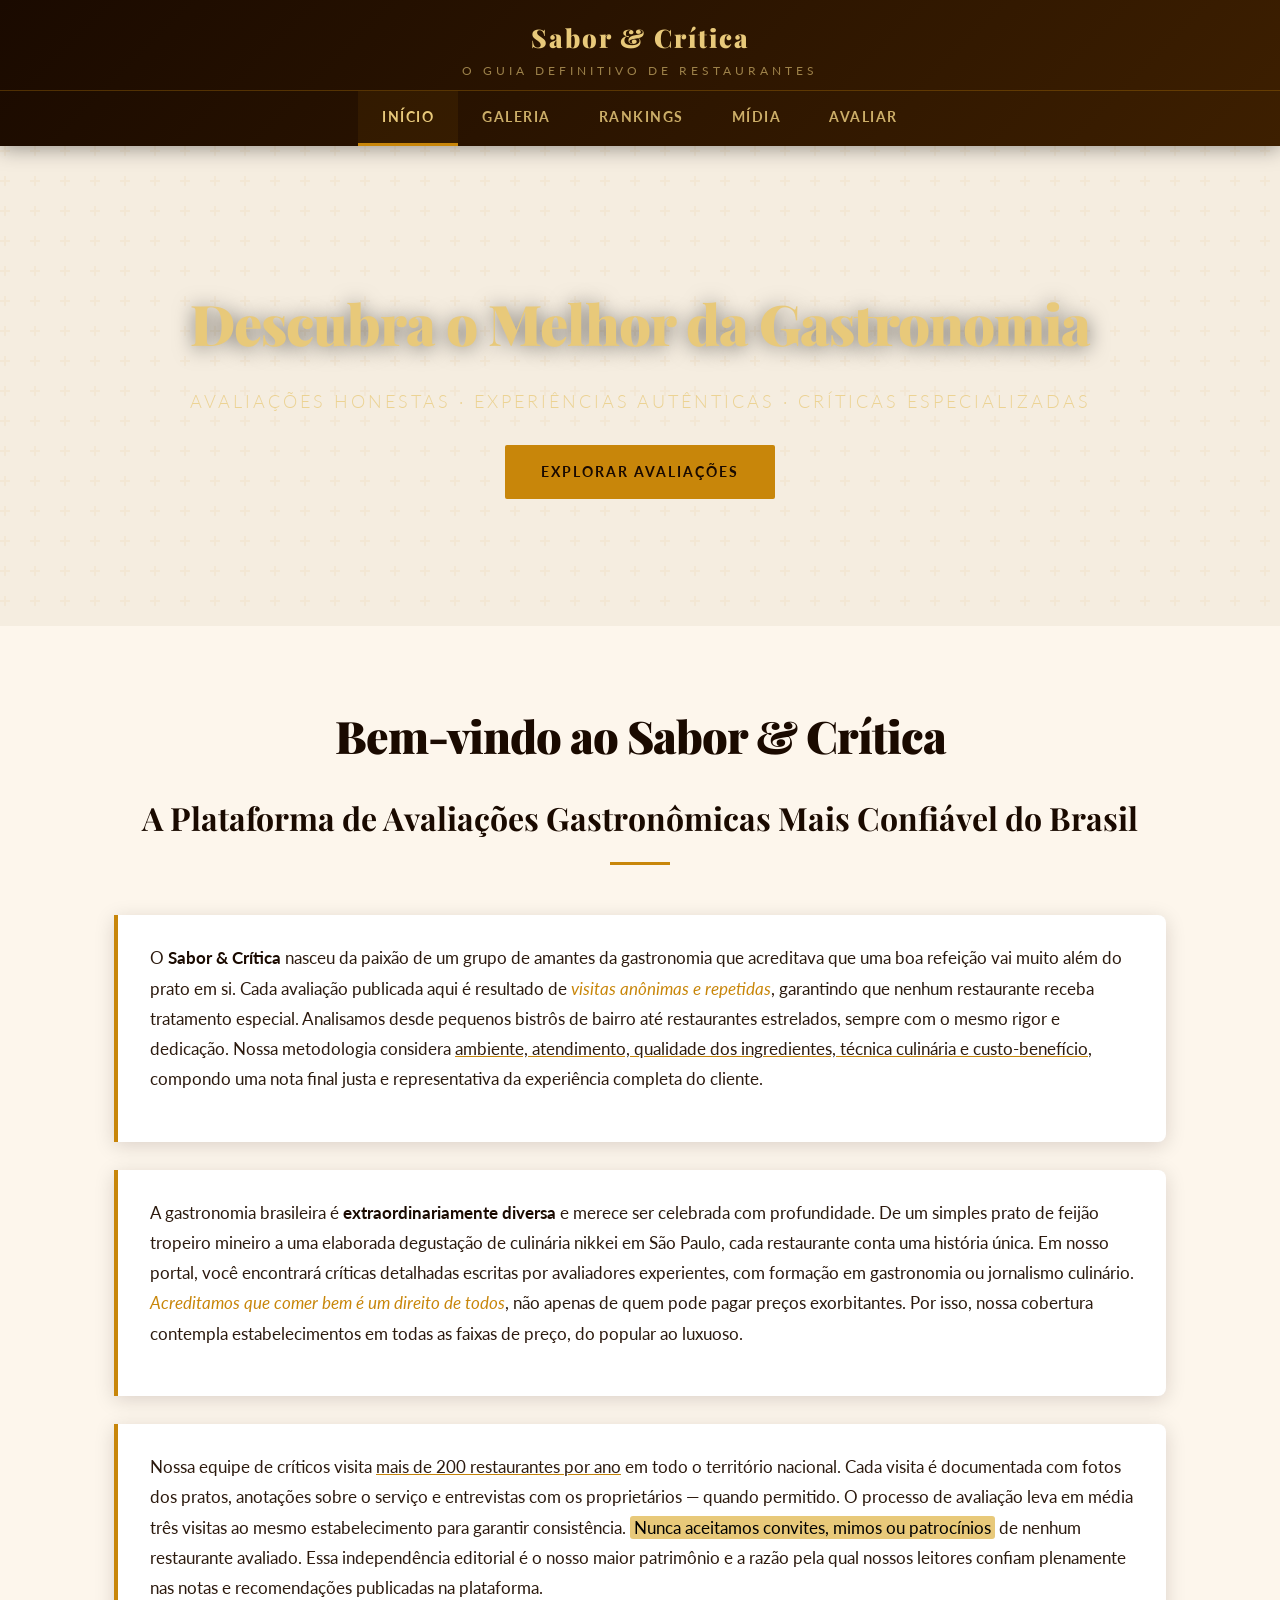
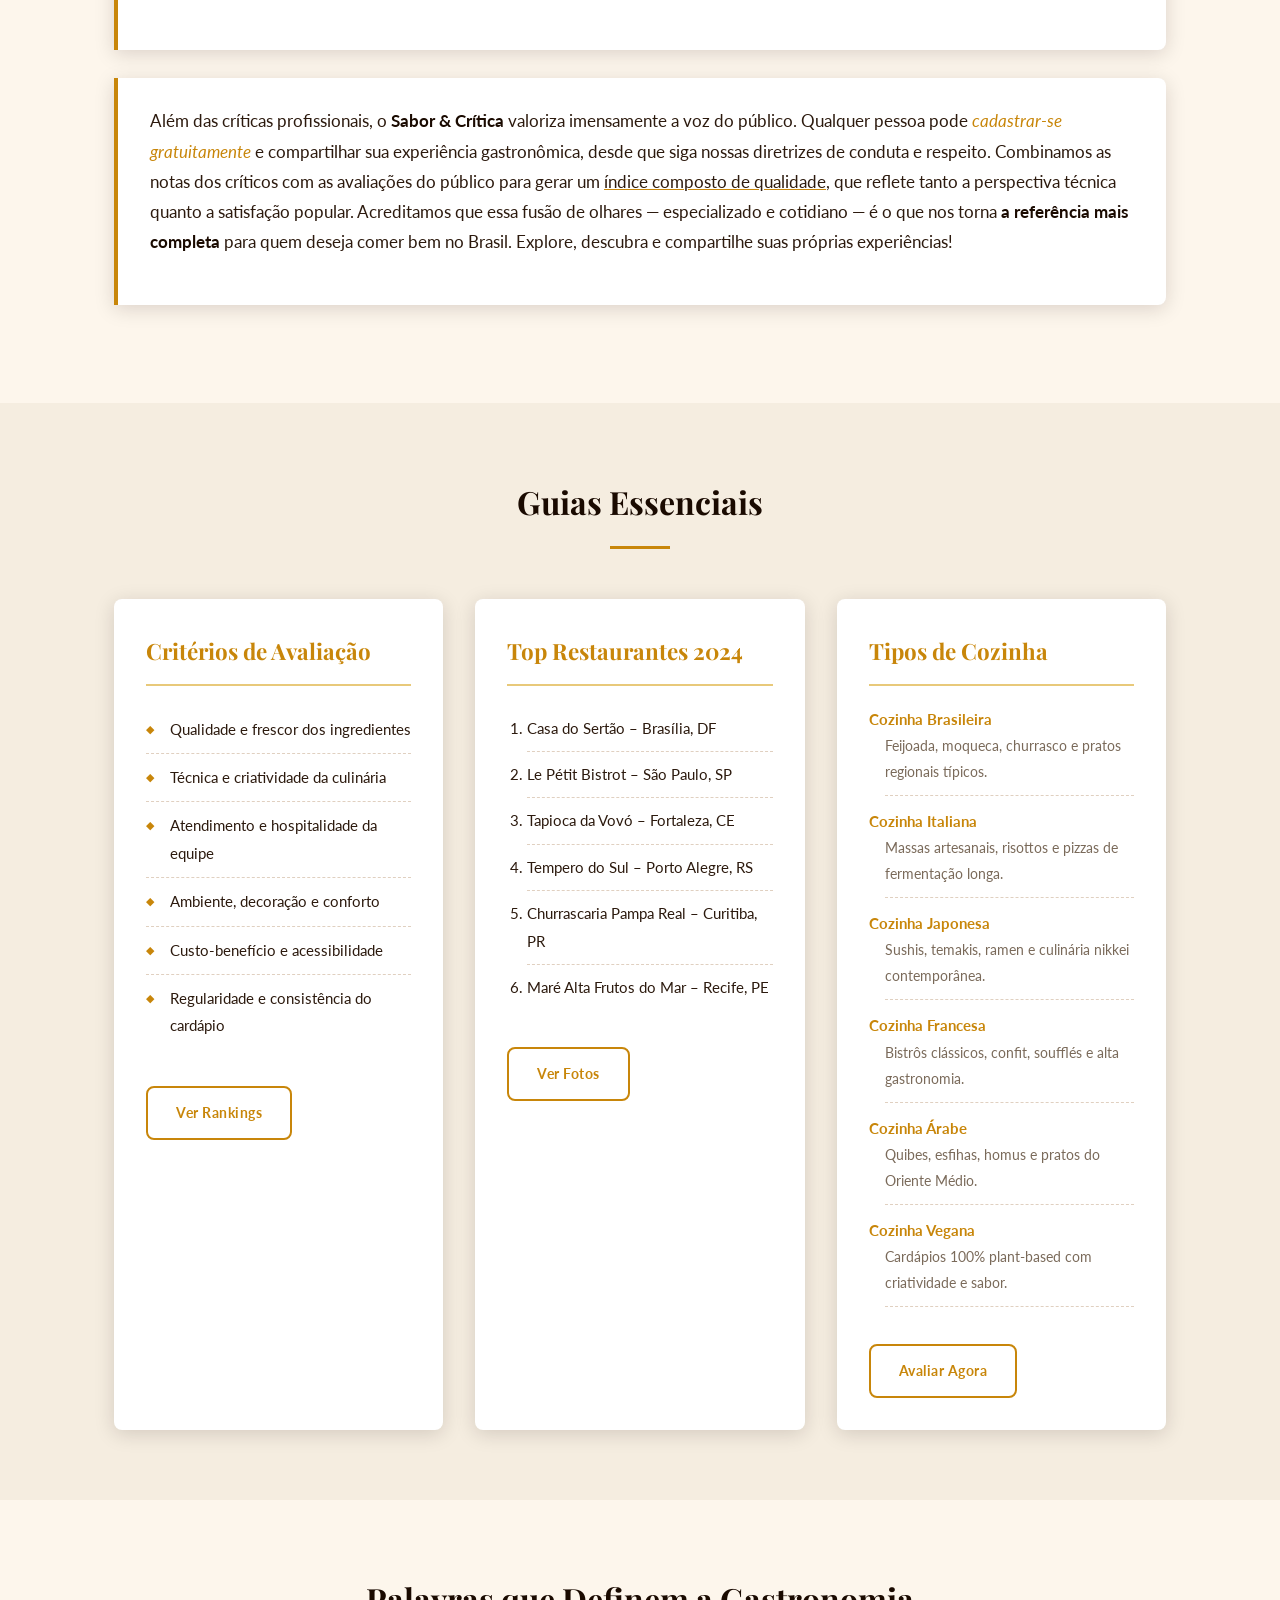
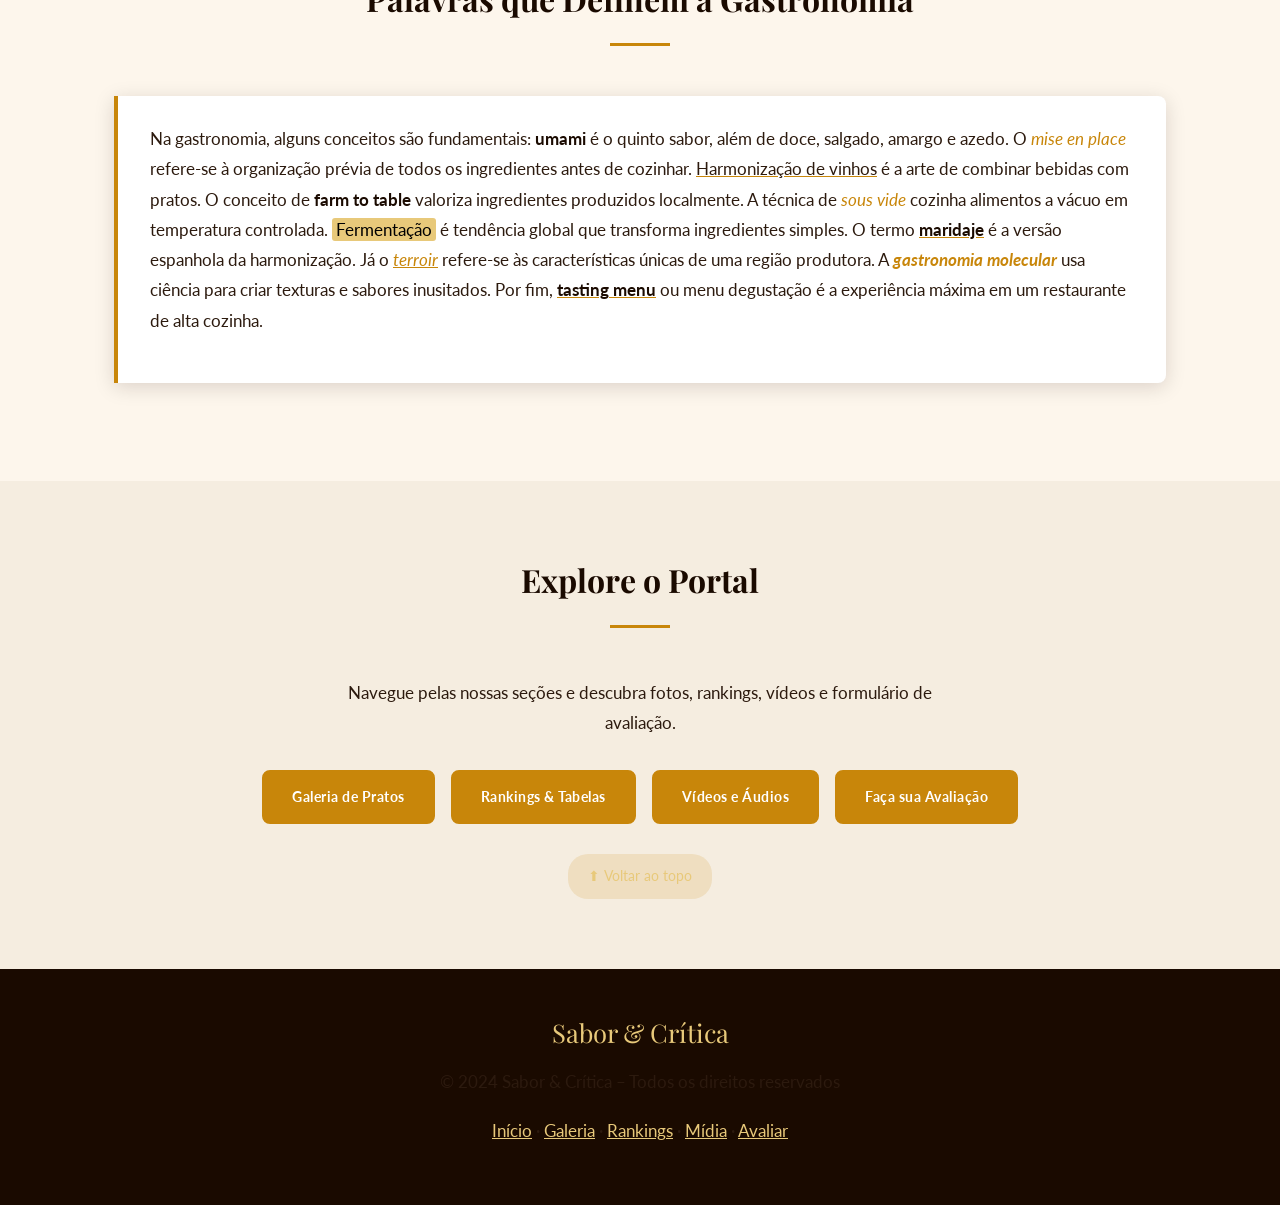
==== index.html @ 6a1dfc44 "aplicação interface" ====
<!DOCTYPE html>
<html lang="pt-BR">
<head>
  <meta charset="UTF-8" />
  <meta name="viewport" content="width=device-width, initial-scale=1.0" />
  <title> Sabor & Crítica – Avaliações de Restaurantes</title>
  <link rel="stylesheet" href="style.css" />
  <!-- Favicon via emoji convertido em SVG inline -->
  <link rel="icon" href="data:image/svg+xml,<svg xmlns='http://www.w3.org/2000/svg' viewBox='0 0 100 100'><text y='.9em' font-size='90'>🍽️</text></svg>" />
</head>
<body>

  <!--  HEADER + NAV  -->
  <header id="topo">
    <div class="header-top">
      <div class="logo-text"> Sabor & Crítica</div>
      <div class="logo-sub">O guia definitivo de restaurantes</div>
    </div>
    <nav>
      <ul>
        <li><a href="index.html" class="ativo"> Início</a></li>
        <li><a href="galeria.html"> Galeria</a></li>
        <li><a href="tabelas.html"> Rankings</a></li>
        <li><a href="midia.html"> Mídia</a></li>
        <li><a href="formulario.html"> Avaliar</a></li>
      </ul>
    </nav>
  </header>

  <!--  HERO  -->
  <section class="hero">
    <div class="hero-content">
      <h1>Descubra o Melhor da Gastronomia</h1>
      <p class="subtitulo-hero">Avaliações honestas · Experiências autênticas · Críticas especializadas</p>
      <a href="#sobre" class="btn-hero">Explorar Avaliações</a>
    </div>
  </section>

  <!--  SEÇÃO SOBRE  -->
  <section id="sobre">
    <div class="container">

      <!-- Título H1 centralizado -->
      <h1 style="margin-bottom: 12px;">Bem-vindo ao Sabor &amp; Crítica</h1>
      <!-- Título H2 centralizado -->
      <h2 class="secao-titulo">A Plataforma de Avaliações Gastronômicas Mais Confiável do Brasil</h2>

      <!-- Parágrafo 1 -->
      <div class="paragrafo-card">
        <p>
          O <strong>Sabor &amp; Crítica</strong> nasceu da paixão de um grupo de amantes da gastronomia que acreditava que uma boa refeição vai muito além do prato em si. Cada avaliação publicada aqui é resultado de <em>visitas anônimas e repetidas</em>, garantindo que nenhum restaurante receba tratamento especial. Analisamos desde pequenos bistrôs de bairro até restaurantes estrelados, sempre com o mesmo rigor e dedicação. Nossa metodologia considera <u>ambiente, atendimento, qualidade dos ingredientes, técnica culinária e custo-benefício</u>, compondo uma nota final justa e representativa da experiência completa do cliente.
        </p>
      </div>

      <!-- Parágrafo 2 -->
      <div class="paragrafo-card">
        <p>
          A gastronomia brasileira é <strong>extraordinariamente diversa</strong> e merece ser celebrada com profundidade. De um simples prato de feijão tropeiro mineiro a uma elaborada degustação de culinária nikkei em São Paulo, cada restaurante conta uma história única. Em nosso portal, você encontrará críticas detalhadas escritas por avaliadores experientes, com formação em gastronomia ou jornalismo culinário. <em>Acreditamos que comer bem é um direito de todos</em>, não apenas de quem pode pagar preços exorbitantes. Por isso, nossa cobertura contempla estabelecimentos em todas as faixas de preço, do popular ao luxuoso.
        </p>
      </div>

      <!-- Parágrafo 3 -->
      <div class="paragrafo-card">
        <p>
          Nossa equipe de críticos visita <u>mais de 200 restaurantes por ano</u> em todo o território nacional. Cada visita é documentada com fotos dos pratos, anotações sobre o serviço e entrevistas com os proprietários — quando permitido. O processo de avaliação leva em média três visitas ao mesmo estabelecimento para garantir consistência. <mark>Nunca aceitamos convites, mimos ou patrocínios</mark> de nenhum restaurante avaliado. Essa independência editorial é o nosso maior patrimônio e a razão pela qual nossos leitores confiam plenamente nas notas e recomendações publicadas na plataforma.
        </p>
      </div>

      <!-- Parágrafo 4 -->
      <div class="paragrafo-card">
        <p>
          Além das críticas profissionais, o <strong>Sabor &amp; Crítica</strong> valoriza imensamente a voz do público. Qualquer pessoa pode <em>cadastrar-se gratuitamente</em> e compartilhar sua experiência gastronômica, desde que siga nossas diretrizes de conduta e respeito. Combinamos as notas dos críticos com as avaliações do público para gerar um <u>índice composto de qualidade</u>, que reflete tanto a perspectiva técnica quanto a satisfação popular. Acreditamos que essa fusão de olhares — especializado e cotidiano — é o que nos torna <b>a referência mais completa</b> para quem deseja comer bem no Brasil. Explore, descubra e compartilhe suas próprias experiências!
        </p>
      </div>

    </div>
  </section>

  <!--  LISTAS  -->
  <section id="listas">
    <div class="container">
      <h2 class="secao-titulo">Guias Essenciais</h2>

      <div class="listas-grid">

        <!-- Lista Não Ordenada: Critérios de Avaliação -->
        <div class="lista-card">
          <h3> Critérios de Avaliação</h3>
          <ul class="lista-bolinha">
            <li>Qualidade e frescor dos ingredientes</li>
            <li>Técnica e criatividade da culinária</li>
            <li>Atendimento e hospitalidade da equipe</li>
            <li>Ambiente, decoração e conforto</li>
            <li>Custo-benefício e acessibilidade</li>
            <li>Regularidade e consistência do cardápio</li>
          </ul>
          <br /><!-- Quebra de linha visual/visível entre listas -->
          <a href="tabelas.html" class="btn btn-secundario" style="margin-top:8px;">Ver Rankings</a>
        </div>

        <!-- Lista Ordenada: Restaurantes Mais Bem Avaliados -->
        <div class="lista-card">
          <h3> Top Restaurantes 2024</h3>
          <ol class="lista-numerada">
            <li>Casa do Sertão – Brasília, DF</li>
            <li>Le Pétit Bistrot – São Paulo, SP</li>
            <li>Tapioca da Vovó – Fortaleza, CE</li>
            <li>Tempero do Sul – Porto Alegre, RS</li>
            <li>Churrascaria Pampa Real – Curitiba, PR</li>
            <li>Maré Alta Frutos do Mar – Recife, PE</li>
          </ol>
          <br /><!-- Quebra de linha visual -->
          <a href="galeria.html" class="btn btn-secundario" style="margin-top:8px;">Ver Fotos</a>
        </div>

        <!-- Lista de Definição: Tipos de Cozinha -->
        <div class="lista-card">
          <h3> Tipos de Cozinha</h3>
          <dl class="lista-definicao">
            <dt>Cozinha Brasileira</dt>
            <dd>Feijoada, moqueca, churrasco e pratos regionais típicos.</dd>
            <dt>Cozinha Italiana</dt>
            <dd>Massas artesanais, risottos e pizzas de fermentação longa.</dd>
            <dt>Cozinha Japonesa</dt>
            <dd>Sushis, temakis, ramen e culinária nikkei contemporânea.</dd>
            <dt>Cozinha Francesa</dt>
            <dd>Bistrôs clássicos, confit, soufflés e alta gastronomia.</dd>
            <dt>Cozinha Árabe</dt>
            <dd>Quibes, esfihas, homus e pratos do Oriente Médio.</dd>
            <dt>Cozinha Vegana</dt>
            <dd>Cardápios 100% plant-based com criatividade e sabor.</dd>
          </dl>
          <br /><!-- Quebra de linha visual/visível entre listas -->
          <a href="formulario.html" class="btn btn-secundario" style="margin-top:8px;">Avaliar Agora</a>
        </div>

      </div>
    </div>
  </section>

  <!--  DESTAQUES DE TEXTO  -->
  <section id="destaques">
    <div class="container">
      <h2 class="secao-titulo">Palavras que Definem a Gastronomia</h2>
      <div class="paragrafo-card">
        <p>
          Na gastronomia, alguns conceitos são fundamentais: <strong>umami</strong> é o quinto sabor, além de doce, salgado, amargo e azedo.
          O <em>mise en place</em> refere-se à organização prévia de todos os ingredientes antes de cozinhar.
          <u>Harmonização de vinhos</u> é a arte de combinar bebidas com pratos.
          O conceito de <b>farm to table</b> valoriza ingredientes produzidos localmente.
          A técnica de <i>sous vide</i> cozinha alimentos a vácuo em temperatura controlada.
          <mark>Fermentação</mark> é tendência global que transforma ingredientes simples.
          O termo <u><strong>maridaje</strong></u> é a versão espanhola da harmonização.
          Já o <em><u>terroir</u></em> refere-se às características únicas de uma região produtora.
          A <b><em>gastronomia molecular</em></b> usa ciência para criar texturas e sabores inusitados.
          Por fim, <strong><u>tasting menu</u></strong> ou menu degustação é a experiência máxima em um restaurante de alta cozinha.
        </p>
      </div>
    </div>
  </section>

  <!--  LINKS PARA OUTRAS PÁGINAS  -->
  <section id="explorar">
    <div class="container" style="text-align:center;">
      <h2 class="secao-titulo">Explore o Portal</h2>
      <p style="max-width:600px; margin:0 auto 32px;">Navegue pelas nossas seções e descubra fotos, rankings, vídeos e formulário de avaliação.</p>
      <div class="links-grid">
        <a href="galeria.html" class="btn btn-primario"> Galeria de Pratos</a>
        <a href="tabelas.html" class="btn btn-primario"> Rankings &amp; Tabelas</a>
        <a href="midia.html" class="btn btn-primario"> Vídeos e Áudios</a>
        <a href="formulario.html" class="btn btn-primario"> Faça sua Avaliação</a>
      </div>
      <a href="#topo" class="ancora-topo">⬆ Voltar ao topo</a>
    </div>
  </section>

  <!--  FOOTER  -->
  <footer>
    <div class="footer-logo"> Sabor &amp; Crítica</div>
    <p>© 2024 Sabor &amp; Crítica – Todos os direitos reservados</p>
    <p>
      <a href="index.html">Início</a> ·
      <a href="galeria.html">Galeria</a> ·
      <a href="tabelas.html">Rankings</a> ·
      <a href="midia.html">Mídia</a> ·
      <a href="formulario.html">Avaliar</a>
    </p>
  </footer>

</body>
</html>
---- style.css ----
/* ===== VARIÁVEIS E RESET ===== */
@import url('https://fonts.googleapis.com/css2?family=Playfair+Display:ital,wght@0,400;0,700;0,900;1,400&family=Lato:wght@300;400;700&display=swap');

:root {
  --cor-primaria: #1a0a00;
  --cor-secundaria: #c8860a;
  --cor-acento: #e8c97a;
  --cor-claro: #fdf6ec;
  --cor-texto: #2c1a0e;
  --cor-cinza: #7a6a5a;
  --sombra: 0 4px 20px rgba(26,10,0,0.15);
  --borda-radius: 8px;
  --transicao: all 0.3s ease;
}

* {
  margin: 0;
  padding: 0;
  box-sizing: border-box;
}

html {
  scroll-behavior: smooth;
}

body {
  font-family: 'Lato', sans-serif;
  background-color: var(--cor-claro);
  color: var(--cor-texto);
  line-height: 1.8;
  font-size: 16px;
}

/*  TIPOGRAFIA  */
h1, h2, h3, h4 {
  font-family: 'Playfair Display', serif;
  color: var(--cor-primaria);
}

h1 {
  font-size: 2.8rem;
  font-weight: 900;
  letter-spacing: -1px;
  text-align: center;
}

h2 {
  font-size: 2rem;
  font-weight: 700;
  text-align: center;
  margin-bottom: 1.5rem;
}

h3 {
  font-size: 1.4rem;
  color: var(--cor-secundaria);
  margin-bottom: 0.8rem;
}

p {
  margin-bottom: 1.2rem;
  color: var(--cor-texto);
  font-size: 1.05rem;
}

/*  HEADER  */
header {
  background: linear-gradient(135deg, var(--cor-primaria) 0%, #3d1f00 100%);
  padding: 0;
  position: sticky;
  top: 0;
  z-index: 1000;
  box-shadow: 0 2px 20px rgba(0,0,0,0.4);
}

.header-top {
  text-align: center;
  padding: 14px 20px 8px;
  border-bottom: 1px solid rgba(200,134,10,0.3);
}

.header-top .logo-text {
  font-family: 'Playfair Display', serif;
  font-size: 1.6rem;
  color: var(--cor-acento);
  font-weight: 900;
  letter-spacing: 2px;
}

.header-top .logo-sub {
  font-size: 0.75rem;
  color: rgba(232,201,122,0.6);
  letter-spacing: 4px;
  text-transform: uppercase;
}

/*  NAVEGAÇÃO  */
nav {
  background: transparent;
}

nav ul {
  list-style: none;
  display: flex;
  justify-content: center;
  flex-wrap: wrap;
  gap: 0;
  padding: 0;
}

nav ul li a {
  display: block;
  padding: 14px 24px;
  color: rgba(232,201,122,0.85);
  text-decoration: none;
  font-family: 'Lato', sans-serif;
  font-size: 0.85rem;
  font-weight: 700;
  letter-spacing: 1.5px;
  text-transform: uppercase;
  transition: var(--transicao);
  border-bottom: 3px solid transparent;
}

nav ul li a:hover,
nav ul li a.ativo {
  color: var(--cor-acento);
  border-bottom-color: var(--cor-secundaria);
  background: rgba(200,134,10,0.08);
}

/*  BANNER  */
.hero {
  position: relative;
  height: 480px;
  display: flex;
  align-items: center;
  justify-content: center;
  text-align: center;
  overflow: hidden;
  background: linear-gradient(160deg, #1a0a00 0%, #3d1f00 50%, #5c3010 100%);
}

.hero::before {
  content: '';
  position: absolute;
  inset: 0;
  background: url("data:image/svg+xml,%3Csvg width='60' height='60' viewBox='0 0 60 60' xmlns='http://www.w3.org/2000/svg'%3E%3Cg fill='none' fill-rule='evenodd'%3E%3Cg fill='%23c8860a' fill-opacity='0.06'%3E%3Cpath d='M36 34v-4h-2v4h-4v2h4v4h2v-4h4v-2h-4zm0-30V0h-2v4h-4v2h4v4h2V6h4V4h-4zM6 34v-4H4v4H0v2h4v4h2v-4h4v-2H6zM6 4V0H4v4H0v2h4v4h2V6h4V4H6z'/%3E%3C/g%3E%3C/g%3E%3C/svg%3E");
}

.hero-content {
  position: relative;
  z-index: 2;
  padding: 20px;
}

.hero-content h1 {
  color: var(--cor-acento);
  font-size: 3.5rem;
  text-shadow: 0 2px 20px rgba(0,0,0,0.5);
  margin-bottom: 12px;
}

.hero-content .subtitulo-hero {
  color: rgba(232,201,122,0.75);
  font-size: 1.1rem;
  letter-spacing: 3px;
  text-transform: uppercase;
  font-weight: 300;
  margin-bottom: 28px;
}

.hero-content .btn-hero {
  display: inline-block;
  padding: 14px 36px;
  background: var(--cor-secundaria);
  color: var(--cor-primaria);
  text-decoration: none;
  font-weight: 700;
  font-size: 0.9rem;
  letter-spacing: 2px;
  text-transform: uppercase;
  border-radius: 2px;
  transition: var(--transicao);
}

.hero-content .btn-hero:hover {
  background: var(--cor-acento);
  transform: translateY(-2px);
  box-shadow: 0 8px 24px rgba(200,134,10,0.4);
}

/*  CONTAINER  */
.container {
  max-width: 1100px;
  margin: 0 auto;
  padding: 0 24px;
}

/*  SEÇÕES  */
section {
  padding: 70px 0;
}

section:nth-child(even) {
  background: #f5ede0;
}

.secao-titulo {
  text-align: center;
  margin-bottom: 50px;
}

.secao-titulo::after {
  content: '';
  display: block;
  width: 60px;
  height: 3px;
  background: var(--cor-secundaria);
  margin: 16px auto 0;
}

/* PARÁGRAFOS   */
.paragrafo-card {
  background: white;
  border-left: 4px solid var(--cor-secundaria);
  padding: 28px 32px;
  margin-bottom: 28px;
  border-radius: 0 var(--borda-radius) var(--borda-radius) 0;
  box-shadow: var(--sombra);
  transition: var(--transicao);
}

.paragrafo-card:hover {
  transform: translateX(6px);
  border-left-color: var(--cor-acento);
}

/*  FORMATAÇÕES DE TEXTO  */
strong, b { font-weight: 700; color: var(--cor-primaria); }
em, i { font-style: italic; color: var(--cor-secundaria); }
u { text-decoration: underline; text-decoration-color: var(--cor-secundaria); }
mark { background: var(--cor-acento); padding: 1px 4px; border-radius: 3px; }

/*  LISTAS  */
.listas-grid {
  display: grid;
  grid-template-columns: repeat(auto-fit, minmax(280px, 1fr));
  gap: 32px;
  margin-top: 40px;
}

.lista-card {
  background: white;
  border-radius: var(--borda-radius);
  padding: 32px;
  box-shadow: var(--sombra);
}

.lista-card h3 {
  margin-bottom: 20px;
  padding-bottom: 12px;
  border-bottom: 2px solid var(--cor-acento);
}

/* Lista não ordenada */
.lista-bolinha {
  list-style: none;
  padding: 0;
}

.lista-bolinha li {
  padding: 10px 0;
  border-bottom: 1px dashed #e0d0c0;
  padding-left: 24px;
  position: relative;
  font-size: 0.95rem;
}

.lista-bolinha li::before {
  content: '◆';
  color: var(--cor-secundaria);
  position: absolute;
  left: 0;
  font-size: 0.7rem;
  top: 13px;
}

.lista-bolinha li:last-child { border-bottom: none; }

/* Lista ordenada */
.lista-numerada {
  padding-left: 20px;
}

.lista-numerada li {
  padding: 9px 0;
  border-bottom: 1px dashed #e0d0c0;
  font-size: 0.95rem;
  color: var(--cor-texto);
}

.lista-numerada li:last-child { border-bottom: none; }

/* Lista de definição */
.lista-definicao {
  padding: 0;
}

.lista-definicao dt {
  font-weight: 700;
  color: var(--cor-secundaria);
  margin-top: 12px;
  font-size: 0.95rem;
}

.lista-definicao dd {
  margin-left: 16px;
  color: var(--cor-cinza);
  font-size: 0.9rem;
  padding-bottom: 10px;
  border-bottom: 1px dashed #e0d0c0;
}

/*  LINKS  */
a {
  color: var(--cor-secundaria);
  transition: var(--transicao);
}

a:hover { color: var(--cor-primaria); }

.btn {
  display: inline-block;
  padding: 12px 28px;
  border-radius: var(--borda-radius);
  font-weight: 700;
  text-decoration: none;
  font-size: 0.9rem;
  letter-spacing: 0.5px;
  transition: var(--transicao);
  cursor: pointer;
  border: 2px solid transparent;
}

.btn-primario {
  background: var(--cor-secundaria);
  color: white;
  border-color: var(--cor-secundaria);
}

.btn-primario:hover {
  background: var(--cor-primaria);
  color: var(--cor-acento);
  border-color: var(--cor-primaria);
}

.btn-secundario {
  background: transparent;
  color: var(--cor-secundaria);
  border-color: var(--cor-secundaria);
}

.btn-secundario:hover {
  background: var(--cor-secundaria);
  color: white;
}

/*  GRID DE LINKS  */
.links-grid {
  display: flex;
  flex-wrap: wrap;
  gap: 16px;
  justify-content: center;
  margin-top: 32px;
}

/*  FOOTER  */
footer {
  background: var(--cor-primaria);
  color: rgba(232,201,122,0.7);
  text-align: center;
  padding: 40px 20px;
  font-size: 0.9rem;
}

footer a { color: var(--cor-acento); }
footer .footer-logo {
  font-family: 'Playfair Display', serif;
  font-size: 1.6rem;
  color: var(--cor-acento);
  margin-bottom: 12px;
}

/*  ÂNCORA DE VOLTA AO TOPO  */
.ancora-topo {
  display: inline-block;
  margin-top: 30px;
  padding: 10px 20px;
  background: rgba(200,134,10,0.15);
  color: var(--cor-acento);
  border-radius: 20px;
  text-decoration: none;
  font-size: 0.85rem;
  transition: var(--transicao);
}

.ancora-topo:hover {
  background: var(--cor-secundaria);
  color: white;
}

/*  TABELAS  */
.tabela-wrapper {
  overflow-x: auto;
  margin-bottom: 40px;
  border-radius: var(--borda-radius);
  box-shadow: var(--sombra);
}

table {
  width: 100%;
  border-collapse: collapse;
  background: white;
  font-size: 0.95rem;
}

table caption {
  font-family: 'Playfair Display', serif;
  font-size: 1.1rem;
  font-weight: 700;
  color: var(--cor-secundaria);
  padding: 16px;
  text-align: left;
  background: var(--cor-primaria);
  color: var(--cor-acento);
  letter-spacing: 1px;
}

thead th {
  background: var(--cor-secundaria);
  color: white;
  padding: 14px 18px;
  text-align: left;
  font-weight: 700;
  letter-spacing: 0.5px;
}

tbody tr:nth-child(even) { background: #fdf3e3; }
tbody tr:hover { background: #fce8c0; transition: var(--transicao); }

tbody td {
  padding: 13px 18px;
  border-bottom: 1px solid #ecddc8;
  color: var(--cor-texto);
}

tfoot td {
  padding: 12px 18px;
  background: #f0e6d3;
  font-weight: 700;
  color: var(--cor-primaria);
  font-style: italic;
}

/*  FORMULÁRIO  */
.form-container {
  max-width: 750px;
  margin: 0 auto;
  background: white;
  border-radius: var(--borda-radius);
  box-shadow: var(--sombra);
  overflow: hidden;
}

.form-header {
  background: linear-gradient(135deg, var(--cor-primaria), #3d1f00);
  padding: 32px;
  text-align: center;
}

.form-header h2 {
  color: var(--cor-acento);
  margin: 0;
}

.form-body { padding: 40px; }

fieldset {
  border: 2px solid var(--cor-acento);
  border-radius: var(--borda-radius);
  padding: 24px;
  margin-bottom: 28px;
}

legend {
  font-family: 'Playfair Display', serif;
  font-size: 1rem;
  font-weight: 700;
  color: var(--cor-secundaria);
  padding: 0 12px;
  letter-spacing: 0.5px;
}

.form-group {
  margin-bottom: 20px;
}

.form-group label {
  display: block;
  font-weight: 700;
  margin-bottom: 8px;
  color: var(--cor-primaria);
  font-size: 0.9rem;
  letter-spacing: 0.3px;
}

.form-group input[type="text"],
.form-group input[type="email"],
.form-group input[type="number"],
.form-group select,
.form-group textarea {
  width: 100%;
  padding: 12px 16px;
  border: 2px solid #e0d0c0;
  border-radius: var(--borda-radius);
  font-family: 'Lato', sans-serif;
  font-size: 0.95rem;
  color: var(--cor-texto);
  background: #fdf8f2;
  transition: var(--transicao);
  outline: none;
}

.form-group input:focus,
.form-group select:focus,
.form-group textarea:focus {
  border-color: var(--cor-secundaria);
  background: white;
  box-shadow: 0 0 0 3px rgba(200,134,10,0.15);
}

.radio-group, .checkbox-group {
  display: flex;
  flex-direction: column;
  gap: 10px;
}

.radio-item, .checkbox-item {
  display: flex;
  align-items: center;
  gap: 10px;
  cursor: pointer;
  font-size: 0.95rem;
}

.radio-item input, .checkbox-item input {
  accent-color: var(--cor-secundaria);
  width: 18px;
  height: 18px;
  cursor: pointer;
}

.form-acoes {
  display: flex;
  gap: 16px;
  justify-content: center;
  margin-top: 32px;
}

input[type="submit"] {
  background: var(--cor-secundaria);
  color: white;
  border: none;
  padding: 14px 40px;
  border-radius: var(--borda-radius);
  font-family: 'Lato', sans-serif;
  font-size: 1rem;
  font-weight: 700;
  cursor: pointer;
  transition: var(--transicao);
  letter-spacing: 0.5px;
}

input[type="submit"]:hover {
  background: var(--cor-primaria);
  transform: translateY(-2px);
  box-shadow: 0 6px 20px rgba(26,10,0,0.3);
}

input[type="reset"] {
  background: transparent;
  color: var(--cor-cinza);
  border: 2px solid #ccc;
  padding: 14px 40px;
  border-radius: var(--borda-radius);
  font-family: 'Lato', sans-serif;
  font-size: 1rem;
  font-weight: 700;
  cursor: pointer;
  transition: var(--transicao);
}

input[type="reset"]:hover {
  border-color: var(--cor-cinza);
  color: var(--cor-primaria);
}

/*  GALERIA  */
.galeria-grid {
  display: grid;
  grid-template-columns: repeat(auto-fit, minmax(280px, 1fr));
  gap: 24px;
  margin-top: 40px;
}

.galeria-item {
  border-radius: var(--borda-radius);
  overflow: hidden;
  box-shadow: var(--sombra);
  background: white;
  transition: var(--transicao);
}

.galeria-item:hover {
  transform: translateY(-6px);
  box-shadow: 0 12px 40px rgba(26,10,0,0.2);
}

.galeria-item img {
  width: 100%;
  height: 220px;
  object-fit: cover;
  display: block;
}

.galeria-caption {
  padding: 20px;
}

.galeria-caption h3 {
  font-size: 1.1rem;
  margin-bottom: 6px;
}

.galeria-caption p {
  font-size: 0.9rem;
  color: var(--cor-cinza);
  margin: 0;
}

/*  MÍDIA  */
.media-section {
  background: white;
  border-radius: var(--borda-radius);
  padding: 36px;
  box-shadow: var(--sombra);
  margin-bottom: 36px;
}

.media-section h3 { margin-bottom: 16px; }

video, audio {
  width: 100%;
  border-radius: var(--borda-radius);
  outline: none;
}

video { max-height: 420px; }

/*  ESTRELAS  */
.estrelas {
  color: var(--cor-secundaria);
  font-size: 1.2rem;
  letter-spacing: 2px;
}

/*  RESPONSIVO  */
@media (max-width: 768px) {
  h1 { font-size: 2rem; }
  h2 { font-size: 1.5rem; }
  .hero-content h1 { font-size: 2.2rem; }
  .hero { height: 380px; }
  .listas-grid { grid-template-columns: 1fr; }
  .form-acoes { flex-direction: column; }
  nav ul li a { padding: 10px 14px; font-size: 0.78rem; }
  .form-body { padding: 24px; }
}
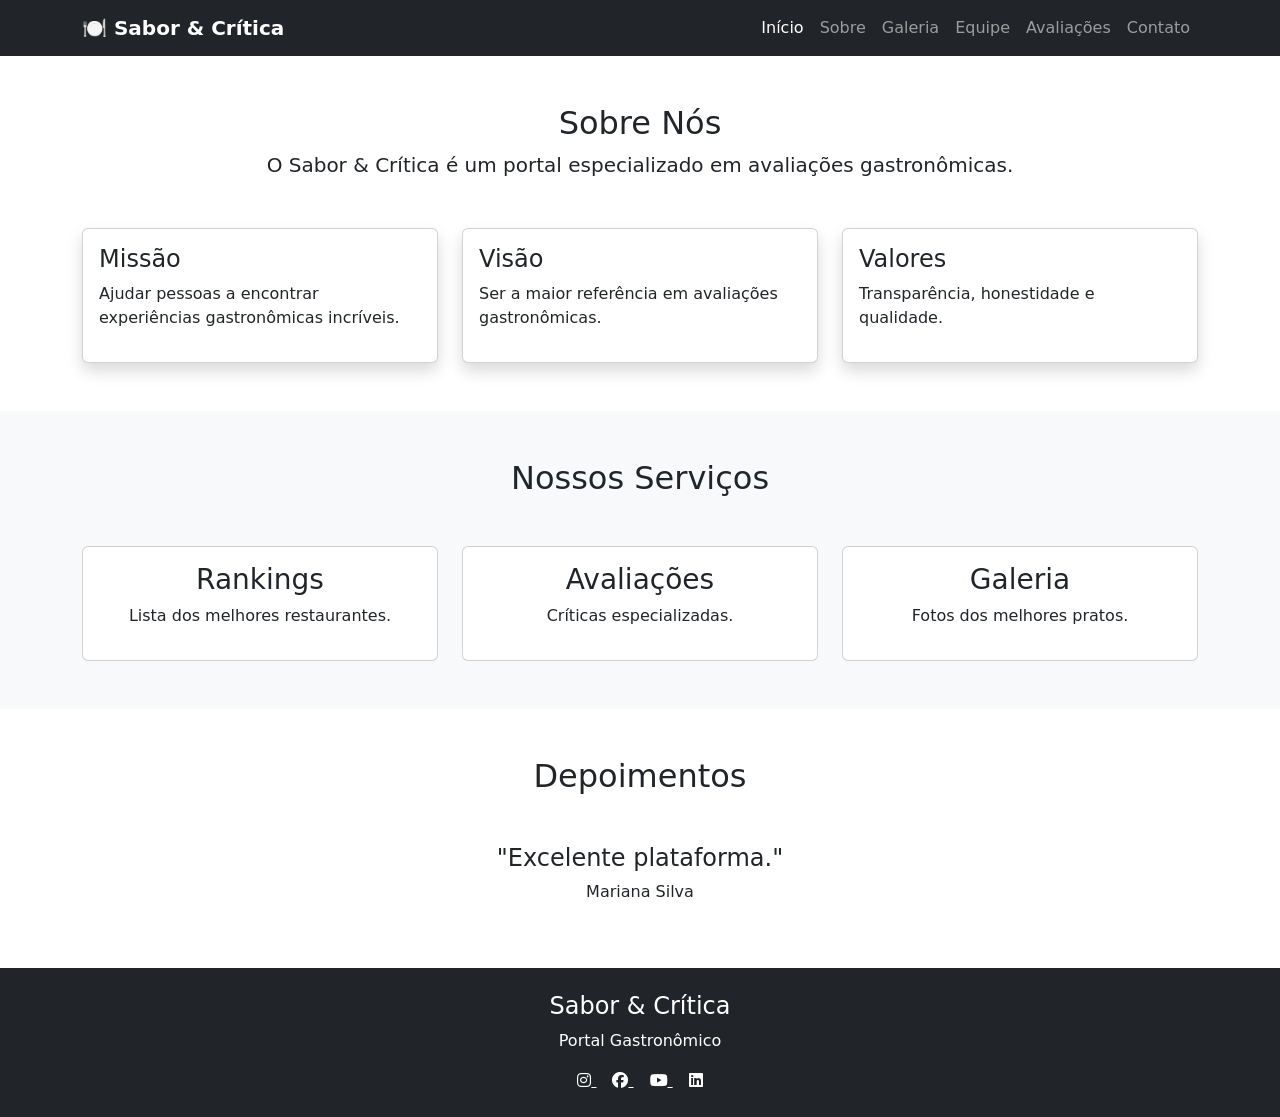
==== commit b36422ec: "trabalho final" ====
--- a/index.html
+++ b/index.html
@@ -1,191 +1,433 @@
 <!DOCTYPE html>
 <html lang="pt-BR">
+
 <head>
-  <meta charset="UTF-8" />
-  <meta name="viewport" content="width=device-width, initial-scale=1.0" />
-  <title> Sabor & Crítica – Avaliações de Restaurantes</title>
-  <link rel="stylesheet" href="style.css" />
-  <!-- Favicon via emoji convertido em SVG inline -->
-  <link rel="icon" href="data:image/svg+xml,<svg xmlns='http://www.w3.org/2000/svg' viewBox='0 0 100 100'><text y='.9em' font-size='90'>🍽️</text></svg>" />
+
+<meta charset="UTF-8">
+<meta name="viewport" content="width=device-width, initial-scale=1.0">
+
+<title>Sabor & Crítica</title>
+
+<link href="https://cdn.jsdelivr.net/npm/bootstrap@5.3.3/dist/css/bootstrap.min.css" rel="stylesheet">
+
+<link rel="stylesheet" href="css/style.css">
+
+<link rel="stylesheet"
+href="https://cdnjs.cloudflare.com/ajax/libs/font-awesome/6.5.1/css/all.min.css">
+
 </head>
+
 <body>
 
-  <!--  HEADER + NAV  -->
-  <header id="topo">
-    <div class="header-top">
-      <div class="logo-text"> Sabor & Crítica</div>
-      <div class="logo-sub">O guia definitivo de restaurantes</div>
-    </div>
-    <nav>
-      <ul>
-        <li><a href="index.html" class="ativo"> Início</a></li>
-        <li><a href="galeria.html"> Galeria</a></li>
-        <li><a href="tabelas.html"> Rankings</a></li>
-        <li><a href="midia.html"> Mídia</a></li>
-        <li><a href="formulario.html"> Avaliar</a></li>
-      </ul>
-    </nav>
-  </header>
-
-  <!--  HERO  -->
-  <section class="hero">
-    <div class="hero-content">
-      <h1>Descubra o Melhor da Gastronomia</h1>
-      <p class="subtitulo-hero">Avaliações honestas · Experiências autênticas · Críticas especializadas</p>
-      <a href="#sobre" class="btn-hero">Explorar Avaliações</a>
-    </div>
-  </section>
-
-  <!--  SEÇÃO SOBRE  -->
-  <section id="sobre">
-    <div class="container">
-
-      <!-- Título H1 centralizado -->
-      <h1 style="margin-bottom: 12px;">Bem-vindo ao Sabor &amp; Crítica</h1>
-      <!-- Título H2 centralizado -->
-      <h2 class="secao-titulo">A Plataforma de Avaliações Gastronômicas Mais Confiável do Brasil</h2>
-
-      <!-- Parágrafo 1 -->
-      <div class="paragrafo-card">
-        <p>
-          O <strong>Sabor &amp; Crítica</strong> nasceu da paixão de um grupo de amantes da gastronomia que acreditava que uma boa refeição vai muito além do prato em si. Cada avaliação publicada aqui é resultado de <em>visitas anônimas e repetidas</em>, garantindo que nenhum restaurante receba tratamento especial. Analisamos desde pequenos bistrôs de bairro até restaurantes estrelados, sempre com o mesmo rigor e dedicação. Nossa metodologia considera <u>ambiente, atendimento, qualidade dos ingredientes, técnica culinária e custo-benefício</u>, compondo uma nota final justa e representativa da experiência completa do cliente.
-        </p>
-      </div>
-
-      <!-- Parágrafo 2 -->
-      <div class="paragrafo-card">
-        <p>
-          A gastronomia brasileira é <strong>extraordinariamente diversa</strong> e merece ser celebrada com profundidade. De um simples prato de feijão tropeiro mineiro a uma elaborada degustação de culinária nikkei em São Paulo, cada restaurante conta uma história única. Em nosso portal, você encontrará críticas detalhadas escritas por avaliadores experientes, com formação em gastronomia ou jornalismo culinário. <em>Acreditamos que comer bem é um direito de todos</em>, não apenas de quem pode pagar preços exorbitantes. Por isso, nossa cobertura contempla estabelecimentos em todas as faixas de preço, do popular ao luxuoso.
-        </p>
-      </div>
-
-      <!-- Parágrafo 3 -->
-      <div class="paragrafo-card">
-        <p>
-          Nossa equipe de críticos visita <u>mais de 200 restaurantes por ano</u> em todo o território nacional. Cada visita é documentada com fotos dos pratos, anotações sobre o serviço e entrevistas com os proprietários — quando permitido. O processo de avaliação leva em média três visitas ao mesmo estabelecimento para garantir consistência. <mark>Nunca aceitamos convites, mimos ou patrocínios</mark> de nenhum restaurante avaliado. Essa independência editorial é o nosso maior patrimônio e a razão pela qual nossos leitores confiam plenamente nas notas e recomendações publicadas na plataforma.
-        </p>
-      </div>
-
-      <!-- Parágrafo 4 -->
-      <div class="paragrafo-card">
-        <p>
-          Além das críticas profissionais, o <strong>Sabor &amp; Crítica</strong> valoriza imensamente a voz do público. Qualquer pessoa pode <em>cadastrar-se gratuitamente</em> e compartilhar sua experiência gastronômica, desde que siga nossas diretrizes de conduta e respeito. Combinamos as notas dos críticos com as avaliações do público para gerar um <u>índice composto de qualidade</u>, que reflete tanto a perspectiva técnica quanto a satisfação popular. Acreditamos que essa fusão de olhares — especializado e cotidiano — é o que nos torna <b>a referência mais completa</b> para quem deseja comer bem no Brasil. Explore, descubra e compartilhe suas próprias experiências!
-        </p>
-      </div>
-
-    </div>
-  </section>
-
-  <!--  LISTAS  -->
-  <section id="listas">
-    <div class="container">
-      <h2 class="secao-titulo">Guias Essenciais</h2>
-
-      <div class="listas-grid">
-
-        <!-- Lista Não Ordenada: Critérios de Avaliação -->
-        <div class="lista-card">
-          <h3> Critérios de Avaliação</h3>
-          <ul class="lista-bolinha">
-            <li>Qualidade e frescor dos ingredientes</li>
-            <li>Técnica e criatividade da culinária</li>
-            <li>Atendimento e hospitalidade da equipe</li>
-            <li>Ambiente, decoração e conforto</li>
-            <li>Custo-benefício e acessibilidade</li>
-            <li>Regularidade e consistência do cardápio</li>
-          </ul>
-          <br /><!-- Quebra de linha visual/visível entre listas -->
-          <a href="tabelas.html" class="btn btn-secundario" style="margin-top:8px;">Ver Rankings</a>
-        </div>
-
-        <!-- Lista Ordenada: Restaurantes Mais Bem Avaliados -->
-        <div class="lista-card">
-          <h3> Top Restaurantes 2024</h3>
-          <ol class="lista-numerada">
-            <li>Casa do Sertão – Brasília, DF</li>
-            <li>Le Pétit Bistrot – São Paulo, SP</li>
-            <li>Tapioca da Vovó – Fortaleza, CE</li>
-            <li>Tempero do Sul – Porto Alegre, RS</li>
-            <li>Churrascaria Pampa Real – Curitiba, PR</li>
-            <li>Maré Alta Frutos do Mar – Recife, PE</li>
-          </ol>
-          <br /><!-- Quebra de linha visual -->
-          <a href="galeria.html" class="btn btn-secundario" style="margin-top:8px;">Ver Fotos</a>
-        </div>
-
-        <!-- Lista de Definição: Tipos de Cozinha -->
-        <div class="lista-card">
-          <h3> Tipos de Cozinha</h3>
-          <dl class="lista-definicao">
-            <dt>Cozinha Brasileira</dt>
-            <dd>Feijoada, moqueca, churrasco e pratos regionais típicos.</dd>
-            <dt>Cozinha Italiana</dt>
-            <dd>Massas artesanais, risottos e pizzas de fermentação longa.</dd>
-            <dt>Cozinha Japonesa</dt>
-            <dd>Sushis, temakis, ramen e culinária nikkei contemporânea.</dd>
-            <dt>Cozinha Francesa</dt>
-            <dd>Bistrôs clássicos, confit, soufflés e alta gastronomia.</dd>
-            <dt>Cozinha Árabe</dt>
-            <dd>Quibes, esfihas, homus e pratos do Oriente Médio.</dd>
-            <dt>Cozinha Vegana</dt>
-            <dd>Cardápios 100% plant-based com criatividade e sabor.</dd>
-          </dl>
-          <br /><!-- Quebra de linha visual/visível entre listas -->
-          <a href="formulario.html" class="btn btn-secundario" style="margin-top:8px;">Avaliar Agora</a>
-        </div>
-
-      </div>
-    </div>
-  </section>
-
-  <!--  DESTAQUES DE TEXTO  -->
-  <section id="destaques">
-    <div class="container">
-      <h2 class="secao-titulo">Palavras que Definem a Gastronomia</h2>
-      <div class="paragrafo-card">
-        <p>
-          Na gastronomia, alguns conceitos são fundamentais: <strong>umami</strong> é o quinto sabor, além de doce, salgado, amargo e azedo.
-          O <em>mise en place</em> refere-se à organização prévia de todos os ingredientes antes de cozinhar.
-          <u>Harmonização de vinhos</u> é a arte de combinar bebidas com pratos.
-          O conceito de <b>farm to table</b> valoriza ingredientes produzidos localmente.
-          A técnica de <i>sous vide</i> cozinha alimentos a vácuo em temperatura controlada.
-          <mark>Fermentação</mark> é tendência global que transforma ingredientes simples.
-          O termo <u><strong>maridaje</strong></u> é a versão espanhola da harmonização.
-          Já o <em><u>terroir</u></em> refere-se às características únicas de uma região produtora.
-          A <b><em>gastronomia molecular</em></b> usa ciência para criar texturas e sabores inusitados.
-          Por fim, <strong><u>tasting menu</u></strong> ou menu degustação é a experiência máxima em um restaurante de alta cozinha.
-        </p>
-      </div>
-    </div>
-  </section>
-
-  <!--  LINKS PARA OUTRAS PÁGINAS  -->
-  <section id="explorar">
-    <div class="container" style="text-align:center;">
-      <h2 class="secao-titulo">Explore o Portal</h2>
-      <p style="max-width:600px; margin:0 auto 32px;">Navegue pelas nossas seções e descubra fotos, rankings, vídeos e formulário de avaliação.</p>
-      <div class="links-grid">
-        <a href="galeria.html" class="btn btn-primario"> Galeria de Pratos</a>
-        <a href="tabelas.html" class="btn btn-primario"> Rankings &amp; Tabelas</a>
-        <a href="midia.html" class="btn btn-primario"> Vídeos e Áudios</a>
-        <a href="formulario.html" class="btn btn-primario"> Faça sua Avaliação</a>
-      </div>
-      <a href="#topo" class="ancora-topo">⬆ Voltar ao topo</a>
-    </div>
-  </section>
-
-  <!--  FOOTER  -->
-  <footer>
-    <div class="footer-logo"> Sabor &amp; Crítica</div>
-    <p>© 2024 Sabor &amp; Crítica – Todos os direitos reservados</p>
-    <p>
-      <a href="index.html">Início</a> ·
-      <a href="galeria.html">Galeria</a> ·
-      <a href="tabelas.html">Rankings</a> ·
-      <a href="midia.html">Mídia</a> ·
-      <a href="formulario.html">Avaliar</a>
-    </p>
-  </footer>
+<!-- NAVBAR -->
+
+<nav class="navbar navbar-expand-lg navbar-dark bg-dark sticky-top">
+
+<div class="container">
+
+<a class="navbar-brand fw-bold" href="index.html">
+
+🍽️ Sabor & Crítica
+
+</a>
+
+<button
+class="navbar-toggler"
+type="button"
+data-bs-toggle="collapse"
+data-bs-target="#menu">
+
+<span class="navbar-toggler-icon"></span>
+
+</button>
+
+<div class="collapse navbar-collapse" id="menu">
+
+<ul class="navbar-nav ms-auto">
+
+<li class="nav-item">
+<a class="nav-link active" href="index.html">Início</a>
+</li>
+
+<li class="nav-item">
+<a class="nav-link" href="sobre.html">Sobre</a>
+</li>
+
+<li class="nav-item">
+<a class="nav-link" href="galeria.html">Galeria</a>
+</li>
+
+<li class="nav-item">
+<a class="nav-link" href="equipe.html">Equipe</a>
+</li>
+
+<li class="nav-item">
+<a class="nav-link" href="avaliacoes.html">Avaliações</a>
+</li>
+
+<li class="nav-item">
+<a class="nav-link" href="contato.html">Contato</a>
+</li>
+
+</ul>
+
+</div>
+
+</div>
+
+</nav>
+
+<!-- CAROUSEL PRINCIPAL -->
+
+<header>
+
+<div id="carouselPrincipal"
+class="carousel slide carousel-fade"
+data-bs-ride="carousel">
+
+<div class="carousel-inner">
+
+<div class="carousel-item active">
+
+<img
+src="https://images.unsplash.com/photo-1517248135467-4c7edcad34c4"
+class="d-block w-100 carousel-img"
+alt="">
+
+<div class="carousel-caption">
+
+<h1>Sabor & Crítica</h1>
+
+<p>
+O portal gastronômico mais completo do Brasil
+</p>
+
+</div>
+
+</div>
+
+<div class="carousel-item">
+
+<img
+src="https://images.unsplash.com/photo-1552566626-52f8b828add9"
+class="d-block w-100 carousel-img"
+alt="">
+
+<div class="carousel-caption">
+
+<h1>Melhores Restaurantes</h1>
+
+<p>
+Avaliações honestas e detalhadas
+</p>
+
+</div>
+
+</div>
+
+<div class="carousel-item">
+
+<img
+src="https://images.unsplash.com/photo-1414235077428-338989a2e8c0"
+class="d-block w-100 carousel-img"
+alt="">
+
+<div class="carousel-caption">
+
+<h1>Experiências Únicas</h1>
+
+<p>
+Descubra novos sabores
+</p>
+
+</div>
+
+</div>
+
+</div>
+
+<button
+class="carousel-control-prev"
+type="button"
+data-bs-target="#carouselPrincipal"
+data-bs-slide="prev">
+
+<span class="carousel-control-prev-icon"></span>
+
+</button>
+
+<button
+class="carousel-control-next"
+type="button"
+data-bs-target="#carouselPrincipal"
+data-bs-slide="next">
+
+<span class="carousel-control-next-icon"></span>
+
+</button>
+
+</div>
+
+</header>
+
+<!-- SOBRE -->
+
+<section class="container py-5">
+
+<div class="text-center mb-5">
+
+<h2>Sobre Nós</h2>
+
+<p class="lead">
+
+O Sabor & Crítica é um portal especializado
+em avaliações gastronômicas.
+
+</p>
+
+</div>
+
+<div class="row g-4">
+
+<div class="col-md-4">
+
+<div class="card h-100 shadow">
+
+<div class="card-body">
+
+<h4>Missão</h4>
+
+<p>
+Ajudar pessoas a encontrar experiências gastronômicas incríveis.
+</p>
+
+</div>
+
+</div>
+
+</div>
+
+<div class="col-md-4">
+
+<div class="card h-100 shadow">
+
+<div class="card-body">
+
+<h4>Visão</h4>
+
+<p>
+Ser a maior referência em avaliações gastronômicas.
+</p>
+
+</div>
+
+</div>
+
+</div>
+
+<div class="col-md-4">
+
+<div class="card h-100 shadow">
+
+<div class="card-body">
+
+<h4>Valores</h4>
+
+<p>
+Transparência, honestidade e qualidade.
+</p>
+
+</div>
+
+</div>
+
+</div>
+
+</div>
+
+</section>
+
+<!-- SERVIÇOS -->
+
+<section class="bg-light py-5">
+
+<div class="container">
+
+<h2 class="text-center mb-5">
+
+Nossos Serviços
+
+</h2>
+
+<div class="row g-4">
+
+<div class="col-md-4">
+
+<div class="card text-center h-100">
+
+<div class="card-body">
+
+<h3>Rankings</h3>
+
+<p>
+Lista dos melhores restaurantes.
+</p>
+
+</div>
+
+</div>
+
+</div>
+
+<div class="col-md-4">
+
+<div class="card text-center h-100">
+
+<div class="card-body">
+
+<h3>Avaliações</h3>
+
+<p>
+Críticas especializadas.
+</p>
+
+</div>
+
+</div>
+
+</div>
+
+<div class="col-md-4">
+
+<div class="card text-center h-100">
+
+<div class="card-body">
+
+<h3>Galeria</h3>
+
+<p>
+Fotos dos melhores pratos.
+</p>
+
+</div>
+
+</div>
+
+</div>
+
+</div>
+
+</div>
+
+</section>
+
+<!-- DEPOIMENTOS -->
+
+<section class="container py-5">
+
+<h2 class="text-center mb-5">
+
+Depoimentos
+
+</h2>
+
+<div id="carouselDepoimentos"
+class="carousel slide"
+data-bs-ride="carousel">
+
+<div class="carousel-inner">
+
+<div class="carousel-item active">
+
+<div class="text-center">
+
+<h4>
+"Excelente plataforma."
+</h4>
+
+<p>
+Mariana Silva
+</p>
+
+</div>
+
+</div>
+
+<div class="carousel-item">
+
+<div class="text-center">
+
+<h4>
+"Descobri vários restaurantes."
+</h4>
+
+<p>
+Carlos Souza
+</p>
+
+</div>
+
+</div>
+
+<div class="carousel-item">
+
+<div class="text-center">
+
+<h4>
+"As avaliações são muito úteis."
+</h4>
+
+<p>
+Fernanda Costa
+</p>
+
+</div>
+
+</div>
+
+</div>
+
+</div>
+
+</section>
+
+<!-- RODAPÉ -->
+
+<footer class="bg-dark text-white text-center py-4">
+
+<h4>Sabor & Crítica</h4>
+
+<p>
+
+Portal Gastronômico
+
+</p>
+
+<div>
+
+<a href="#" class="text-white me-3">
+<i class="fab fa-instagram"></i>
+</a>
+
+<a href="#" class="text-white me-3">
+<i class="fab fa-facebook"></i>
+</a>
+
+<a href="#" class="text-white me-3">
+<i class="fab fa-youtube"></i>
+</a>
+
+<a href="#" class="text-white">
+<i class="fab fa-linkedin"></i>
+</a>
+
+</div>
+
+</footer>
+
+<script src="https://cdn.jsdelivr.net/npm/bootstrap@5.3.3/dist/js/bootstrap.bundle.min.js"></script>
+
+<script src="js/script.js"></script>
 
 </body>
-</html>
+</html>
